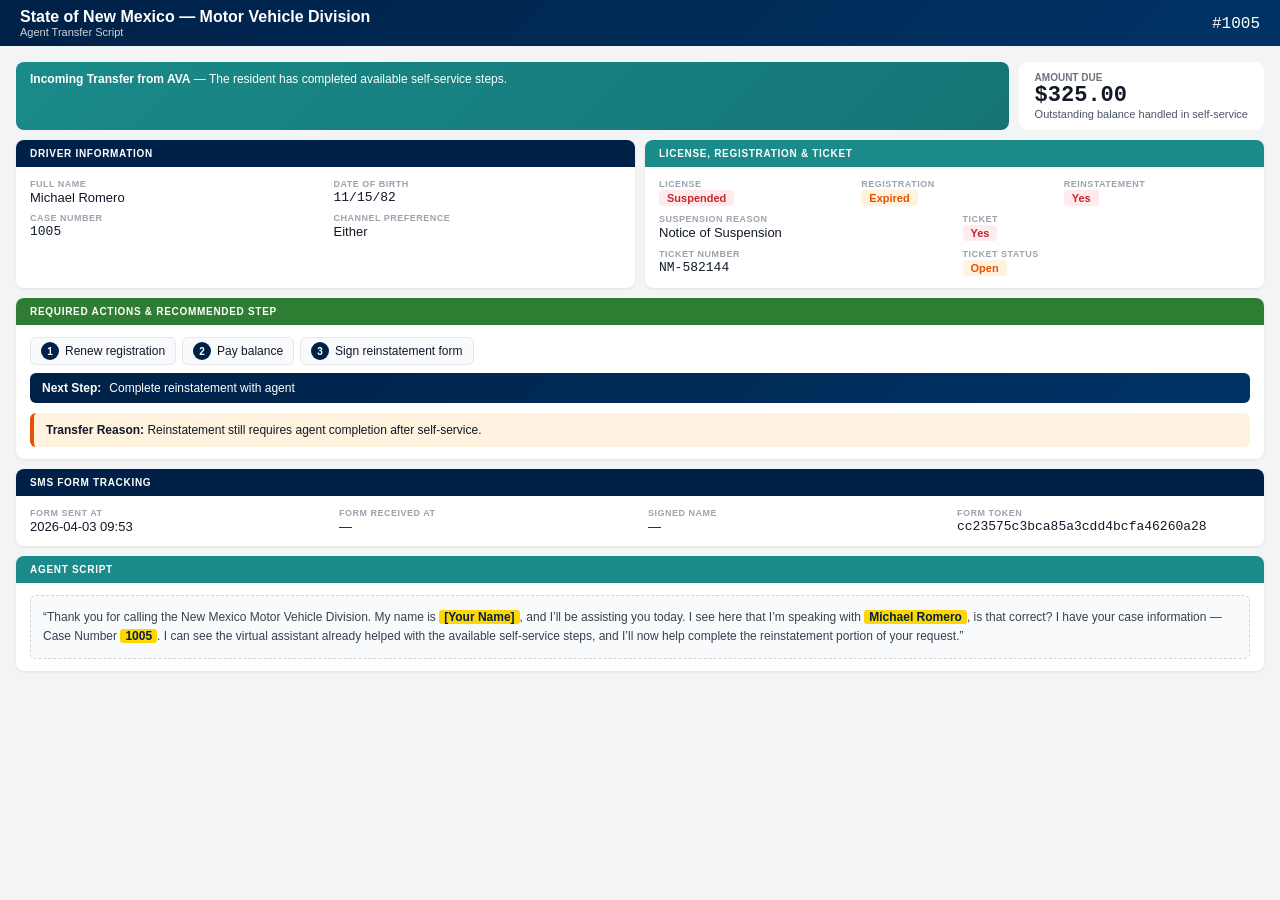
==== web/nm_mvd_demo_scripts_repo/web/nm-mvd/agent-transfer/index.html @ f1d03f27 "Add files via upload" ====
<!DOCTYPE html>
<html lang="en">
<head>
  <meta charset="UTF-8" />
  <meta name="viewport" content="width=device-width, initial-scale=1.0" />
  <title>NM MVD - Agent Transfer</title>
  <link rel="stylesheet" href="../../shared/styles/base.css" />
  <link rel="stylesheet" href="../../shared/styles/theme-nm.css" />
  <link rel="stylesheet" href="./styles.css" />
  <style>
    .top-bar{display:flex;gap:10px;margin-bottom:10px}
    .alert-banner{flex:1;background:linear-gradient(135deg,var(--turquoise) 0%,#157575 100%);color:#fff;border-radius:8px;padding:10px 14px;font-size:12px}
    .balance-card{min-width:240px;border-radius:8px;padding:10px 16px;background:#fff}
    .main-grid{display:grid;grid-template-columns:1fr 1fr;gap:10px}
    .full-width{grid-column:1 / -1}
    .fields{display:grid;grid-template-columns:1fr 1fr;gap:8px 16px}
    .fields.three{grid-template-columns:1fr 1fr 1fr}
    .fields.four{grid-template-columns:1fr 1fr 1fr 1fr}
    .field-label{font-size:9px;font-weight:600;text-transform:uppercase;letter-spacing:.5px;color:#9ca3af;margin-bottom:1px}
    .field-value{font-size:13px;font-weight:500}
    .action-pill{display:flex;align-items:center;gap:6px;background:#f9fafb;border:1px solid #e5e7eb;border-radius:6px;padding:4px 10px;font-size:12px}
    .action-num{background:var(--navy);color:#fff;width:18px;height:18px;border-radius:50%;display:flex;align-items:center;justify-content:center;font-size:10px;font-weight:700}
    .actions-inline{display:flex;flex-wrap:wrap;gap:6px}
    .rec-step{background:linear-gradient(135deg,var(--navy) 0%,var(--navy-light) 100%);color:#fff;border-radius:6px;padding:8px 12px;font-size:12px;display:flex;gap:8px;margin-top:8px}
    .transfer-box{background:#FFF3E0;border-left:4px solid var(--amber);border-radius:6px;padding:10px 12px;margin-top:10px;font-size:12px}
    .script-box{background:#f9fafb;border:1px dashed #d1d5db;border-radius:6px;padding:12px;font-size:12px;line-height:1.6;color:#374151}
    .hl{background:var(--gold);color:var(--navy);padding:0 5px;border-radius:3px;font-weight:600}
  </style>
</head>
<body>
  <div class="header">
    <div><strong>State of New Mexico — Motor Vehicle Division</strong><div style="font-size:11px;opacity:.8">Agent Transfer Script</div></div>
    <div class="header-right"><span id="headerCase" class="mono"></span></div>
  </div>
  <div class="container">
    <div class="top-bar">
      <div class="alert-banner"><strong>Incoming Transfer from AVA</strong> — The resident has completed available self-service steps.</div>
      <div class="balance-card">
        <div style="font-size:10px;font-weight:600;text-transform:uppercase;color:#6b7280">Amount Due</div>
        <div id="balanceAmount" class="mono" style="font-size:22px;font-weight:800">$0.00</div>
        <div id="balanceNote" style="font-size:11px;color:#4b5563"></div>
      </div>
    </div>
    <div class="main-grid">
      <div class="card">
        <div class="card-header" style="background:var(--navy);color:#fff">Driver Information</div>
        <div class="card-body">
          <div class="fields">
            <div><div class="field-label">Full Name</div><div class="field-value" id="fName"></div></div>
            <div><div class="field-label">Date of Birth</div><div class="field-value mono" id="fDob"></div></div>
            <div><div class="field-label">Case Number</div><div class="field-value mono" id="fKey"></div></div>
            <div><div class="field-label">Channel Preference</div><div class="field-value" id="fChannel"></div></div>
          </div>
        </div>
      </div>
      <div class="card">
        <div class="card-header" style="background:var(--turquoise);color:#fff">License, Registration &amp; Ticket</div>
        <div class="card-body">
          <div class="fields three">
            <div><div class="field-label">License</div><div class="field-value"><span class="badge" id="bLic"></span></div></div>
            <div><div class="field-label">Registration</div><div class="field-value"><span class="badge" id="bReg"></span></div></div>
            <div><div class="field-label">Reinstatement</div><div class="field-value"><span class="badge" id="bReinst"></span></div></div>
          </div>
          <div class="fields" style="margin-top:8px">
            <div><div class="field-label">Suspension Reason</div><div class="field-value" id="fSusp"></div></div>
            <div><div class="field-label">Ticket</div><div class="field-value"><span class="badge" id="bTicket"></span></div></div>
            <div><div class="field-label">Ticket Number</div><div class="field-value mono" id="fTicketNum"></div></div>
            <div><div class="field-label">Ticket Status</div><div class="field-value"><span class="badge" id="bTicketStatus"></span></div></div>
          </div>
        </div>
      </div>
      <div class="card full-width">
        <div class="card-header" style="background:var(--green);color:#fff">Required Actions &amp; Recommended Step</div>
        <div class="card-body">
          <div class="actions-inline" id="actionsList"></div>
          <div class="rec-step"><strong>Next Step:</strong> <span id="nextStep"></span></div>
          <div class="transfer-box"><strong>Transfer Reason:</strong> <span id="transferReason"></span></div>
        </div>
      </div>
      <div class="card full-width">
        <div class="card-header" style="background:var(--navy);color:#fff">SMS Form Tracking</div>
        <div class="card-body">
          <div class="fields four">
            <div><div class="field-label">Form Sent At</div><div class="field-value" id="smsSent">—</div></div>
            <div><div class="field-label">Form Received At</div><div class="field-value" id="smsRecv">—</div></div>
            <div><div class="field-label">Signed Name</div><div class="field-value" id="smsSigned">—</div></div>
            <div><div class="field-label">Form Token</div><div class="field-value mono" id="smsToken">—</div></div>
          </div>
        </div>
      </div>
      <div class="card full-width">
        <div class="card-header" style="background:var(--turquoise);color:#fff">Agent Script</div>
        <div class="card-body">
          <div class="script-box">
            “Thank you for calling the New Mexico Motor Vehicle Division. My name is <span class="hl">[Your Name]</span>, and I’ll be assisting you today.
            I see here that I’m speaking with <span class="hl" id="sName"></span>, is that correct?
            I have your case information — Case Number <span class="hl" id="sKey"></span>.
            I can see the virtual assistant already helped with the available self-service steps, and I’ll now help complete the reinstatement portion of your request.”
          </div>
        </div>
      </div>
    </div>
  </div>
  <script src="./config.sample.js"></script>
  <script src="./app.js"></script>
</body>
</html>
---- web/nm_mvd_demo_scripts_repo/web/shared/styles/base.css ----
*,:before,:after{box-sizing:border-box}
body{margin:0;font-family:'Segoe UI',-apple-system,BlinkMacSystemFont,sans-serif;background:#f3f4f6;color:#111827}
.container{padding:16px}
.card{background:#fff;border-radius:8px;box-shadow:0 1px 3px rgba(0,0,0,.08);overflow:hidden}
.card-header{padding:8px 14px;font-size:10px;font-weight:700;text-transform:uppercase;letter-spacing:.7px}
.card-body{padding:12px 14px}
.mono{font-family:'Courier New',monospace}
---- web/nm_mvd_demo_scripts_repo/web/shared/styles/theme-nm.css ----
:root{
  --navy:#002147;
  --navy-light:#003366;
  --gold:#FFD700;
  --turquoise:#1A8A8A;
  --red:#C62828;
  --red-light:#FFEBEE;
  --green:#2E7D32;
  --green-light:#E8F5E9;
  --amber:#E65100;
  --amber-light:#FFF3E0;
  --gray-100:#F3F4F6;
  --gray-400:#9CA3AF;
  --gray-600:#4B5563;
  --white:#FFFFFF;
}
---- web/nm_mvd_demo_scripts_repo/web/nm-mvd/agent-transfer/styles.css ----
.header{background:linear-gradient(135deg,var(--navy) 0%,var(--navy-light) 100%);color:#fff;padding:8px 20px;display:flex;gap:12px;align-items:center}
.header-right{margin-left:auto}
.badge{display:inline-block;font-size:11px;font-weight:600;padding:2px 8px;border-radius:4px}
.badge-valid{background:var(--green-light);color:var(--green)}
.badge-suspended{background:var(--red-light);color:var(--red)}
.badge-expired,.badge-open{background:var(--amber-light);color:var(--amber)}
.badge-closed{background:var(--green-light);color:var(--green)}
.badge-none{background:#f3f4f6;color:#6b7280}
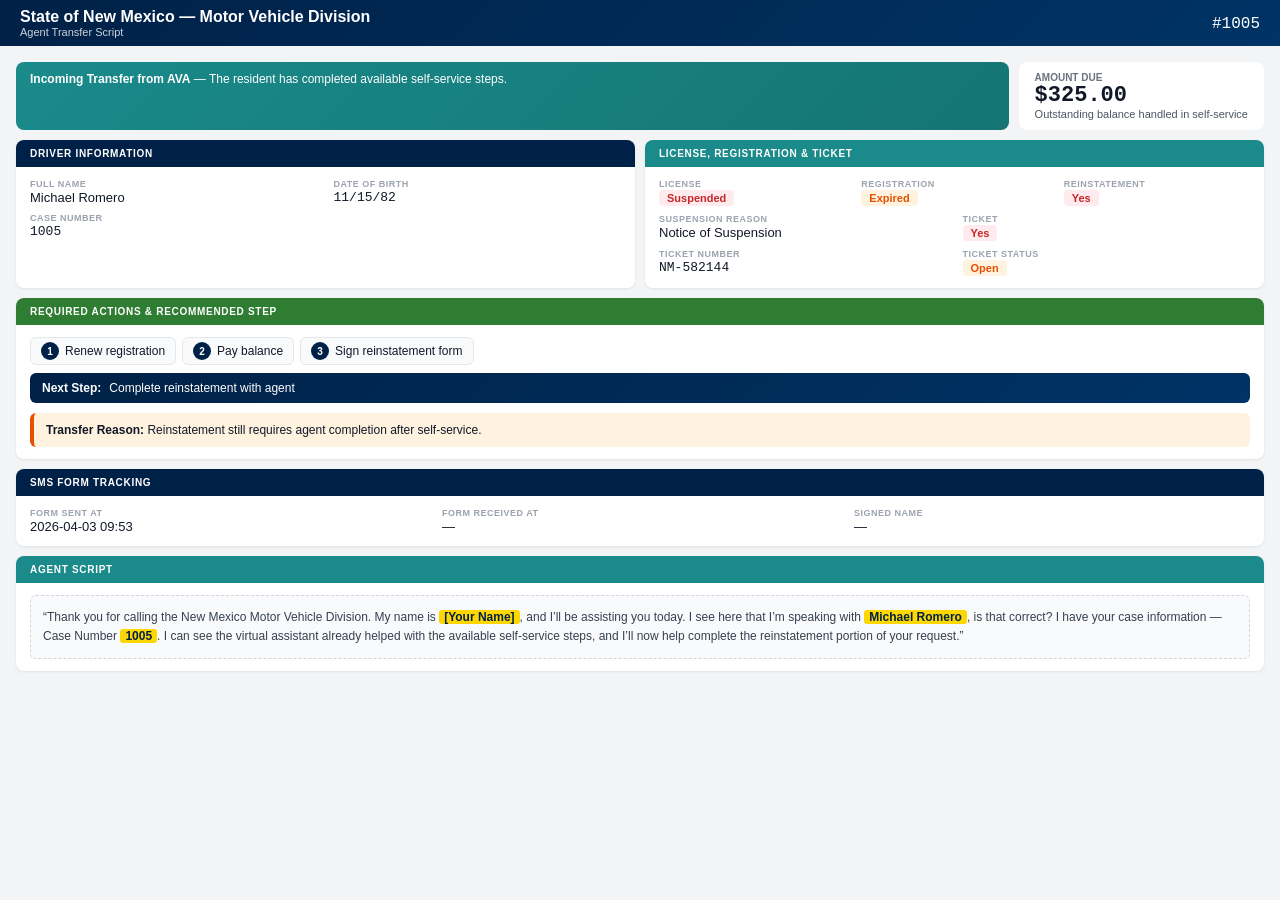
==== commit d54f5426: "Refactor index.html for agent transfer script" ====
--- a/web/nm_mvd_demo_scripts_repo/web/nm-mvd/agent-transfer/index.html
+++ b/web/nm_mvd_demo_scripts_repo/web/nm-mvd/agent-transfer/index.html
@@ -1,107 +1,184 @@
 <!DOCTYPE html>
 <html lang="en">
 <head>
-  <meta charset="UTF-8" />
-  <meta name="viewport" content="width=device-width, initial-scale=1.0" />
-  <title>NM MVD - Agent Transfer</title>
-  <link rel="stylesheet" href="../../shared/styles/base.css" />
-  <link rel="stylesheet" href="../../shared/styles/theme-nm.css" />
-  <link rel="stylesheet" href="./styles.css" />
-  <style>
-    .top-bar{display:flex;gap:10px;margin-bottom:10px}
-    .alert-banner{flex:1;background:linear-gradient(135deg,var(--turquoise) 0%,#157575 100%);color:#fff;border-radius:8px;padding:10px 14px;font-size:12px}
-    .balance-card{min-width:240px;border-radius:8px;padding:10px 16px;background:#fff}
-    .main-grid{display:grid;grid-template-columns:1fr 1fr;gap:10px}
-    .full-width{grid-column:1 / -1}
-    .fields{display:grid;grid-template-columns:1fr 1fr;gap:8px 16px}
-    .fields.three{grid-template-columns:1fr 1fr 1fr}
-    .fields.four{grid-template-columns:1fr 1fr 1fr 1fr}
-    .field-label{font-size:9px;font-weight:600;text-transform:uppercase;letter-spacing:.5px;color:#9ca3af;margin-bottom:1px}
-    .field-value{font-size:13px;font-weight:500}
-    .action-pill{display:flex;align-items:center;gap:6px;background:#f9fafb;border:1px solid #e5e7eb;border-radius:6px;padding:4px 10px;font-size:12px}
-    .action-num{background:var(--navy);color:#fff;width:18px;height:18px;border-radius:50%;display:flex;align-items:center;justify-content:center;font-size:10px;font-weight:700}
-    .actions-inline{display:flex;flex-wrap:wrap;gap:6px}
-    .rec-step{background:linear-gradient(135deg,var(--navy) 0%,var(--navy-light) 100%);color:#fff;border-radius:6px;padding:8px 12px;font-size:12px;display:flex;gap:8px;margin-top:8px}
-    .transfer-box{background:#FFF3E0;border-left:4px solid var(--amber);border-radius:6px;padding:10px 12px;margin-top:10px;font-size:12px}
-    .script-box{background:#f9fafb;border:1px dashed #d1d5db;border-radius:6px;padding:12px;font-size:12px;line-height:1.6;color:#374151}
-    .hl{background:var(--gold);color:var(--navy);padding:0 5px;border-radius:3px;font-weight:600}
-  </style>
+<meta charset="UTF-8">
+<meta name="viewport" content="width=device-width, initial-scale=1.0">
+<title>NM MVD - Agent Transfer Script</title>
+
+<link rel="stylesheet" href="../../shared/styles/base.css">
+<link rel="stylesheet" href="../../shared/styles/theme-nm.css">
+<link rel="stylesheet" href="./styles.css">
+
+<style>
+.top-bar{display:flex;gap:10px;margin-bottom:10px}
+.alert-banner{flex:1;background:linear-gradient(135deg,var(--turquoise) 0%,#157575 100%);color:#fff;border-radius:8px;padding:10px 14px;font-size:12px}
+.balance-card{min-width:240px;border-radius:8px;padding:10px 16px;background:#fff}
+.main-grid{display:grid;grid-template-columns:1fr 1fr;gap:10px}
+.full-width{grid-column:1 / -1}
+.fields{display:grid;grid-template-columns:1fr 1fr;gap:8px 16px}
+.fields.three{grid-template-columns:1fr 1fr 1fr}
+.field-label{font-size:9px;font-weight:600;text-transform:uppercase;letter-spacing:.5px;color:#9ca3af;margin-bottom:1px}
+.field-value{font-size:13px;font-weight:500}
+.action-pill{display:flex;align-items:center;gap:6px;background:#f9fafb;border:1px solid #e5e7eb;border-radius:6px;padding:4px 10px;font-size:12px}
+.action-num{background:var(--navy);color:#fff;width:18px;height:18px;border-radius:50%;display:flex;align-items:center;justify-content:center;font-size:10px;font-weight:700}
+.actions-inline{display:flex;flex-wrap:wrap;gap:6px}
+.rec-step{background:linear-gradient(135deg,var(--navy) 0%,var(--navy-light) 100%);color:#fff;border-radius:6px;padding:8px 12px;font-size:12px;display:flex;gap:8px;margin-top:8px}
+.transfer-box{background:#FFF3E0;border-left:4px solid var(--amber);border-radius:6px;padding:10px 12px;margin-top:10px;font-size:12px}
+.script-box{background:#f9fafb;border:1px dashed #d1d5db;border-radius:6px;padding:12px;font-size:12px;line-height:1.6;color:#374151}
+.hl{background:var(--gold);color:var(--navy);padding:0 5px;border-radius:3px;font-weight:600}
+</style>
 </head>
+
 <body>
-  <div class="header">
-    <div><strong>State of New Mexico — Motor Vehicle Division</strong><div style="font-size:11px;opacity:.8">Agent Transfer Script</div></div>
-    <div class="header-right"><span id="headerCase" class="mono"></span></div>
+
+<div class="header">
+  <div>
+    <strong>State of New Mexico — Motor Vehicle Division</strong>
+    <div style="font-size:11px;opacity:.8">Agent Transfer Script</div>
   </div>
-  <div class="container">
-    <div class="top-bar">
-      <div class="alert-banner"><strong>Incoming Transfer from AVA</strong> — The resident has completed available self-service steps.</div>
-      <div class="balance-card">
-        <div style="font-size:10px;font-weight:600;text-transform:uppercase;color:#6b7280">Amount Due</div>
-        <div id="balanceAmount" class="mono" style="font-size:22px;font-weight:800">$0.00</div>
-        <div id="balanceNote" style="font-size:11px;color:#4b5563"></div>
-      </div>
+  <div class="header-right">
+    <span id="headerCase" class="mono"></span>
+  </div>
+</div>
+
+<div class="container">
+
+  <div class="top-bar">
+    <div class="alert-banner">
+      <strong>Incoming Transfer from AVA</strong> — The resident has completed available self-service steps.
     </div>
-    <div class="main-grid">
-      <div class="card">
-        <div class="card-header" style="background:var(--navy);color:#fff">Driver Information</div>
-        <div class="card-body">
-          <div class="fields">
-            <div><div class="field-label">Full Name</div><div class="field-value" id="fName"></div></div>
-            <div><div class="field-label">Date of Birth</div><div class="field-value mono" id="fDob"></div></div>
-            <div><div class="field-label">Case Number</div><div class="field-value mono" id="fKey"></div></div>
-            <div><div class="field-label">Channel Preference</div><div class="field-value" id="fChannel"></div></div>
+
+    <div class="balance-card">
+      <div style="font-size:10px;font-weight:600;text-transform:uppercase;color:#6b7280">Amount Due</div>
+      <div id="balanceAmount" class="mono" style="font-size:22px;font-weight:800">$0.00</div>
+      <div id="balanceNote" style="font-size:11px;color:#4b5563"></div>
+    </div>
+  </div>
+
+  <div class="main-grid">
+
+    <!-- DRIVER INFO -->
+    <div class="card">
+      <div class="card-header" style="background:var(--navy);color:#fff">Driver Information</div>
+      <div class="card-body">
+        <div class="fields">
+          <div>
+            <div class="field-label">Full Name</div>
+            <div class="field-value" id="fName"></div>
           </div>
-        </div>
-      </div>
-      <div class="card">
-        <div class="card-header" style="background:var(--turquoise);color:#fff">License, Registration &amp; Ticket</div>
-        <div class="card-body">
-          <div class="fields three">
-            <div><div class="field-label">License</div><div class="field-value"><span class="badge" id="bLic"></span></div></div>
-            <div><div class="field-label">Registration</div><div class="field-value"><span class="badge" id="bReg"></span></div></div>
-            <div><div class="field-label">Reinstatement</div><div class="field-value"><span class="badge" id="bReinst"></span></div></div>
+          <div>
+            <div class="field-label">Date of Birth</div>
+            <div class="field-value mono" id="fDob"></div>
           </div>
-          <div class="fields" style="margin-top:8px">
-            <div><div class="field-label">Suspension Reason</div><div class="field-value" id="fSusp"></div></div>
-            <div><div class="field-label">Ticket</div><div class="field-value"><span class="badge" id="bTicket"></span></div></div>
-            <div><div class="field-label">Ticket Number</div><div class="field-value mono" id="fTicketNum"></div></div>
-            <div><div class="field-label">Ticket Status</div><div class="field-value"><span class="badge" id="bTicketStatus"></span></div></div>
-          </div>
-        </div>
-      </div>
-      <div class="card full-width">
-        <div class="card-header" style="background:var(--green);color:#fff">Required Actions &amp; Recommended Step</div>
-        <div class="card-body">
-          <div class="actions-inline" id="actionsList"></div>
-          <div class="rec-step"><strong>Next Step:</strong> <span id="nextStep"></span></div>
-          <div class="transfer-box"><strong>Transfer Reason:</strong> <span id="transferReason"></span></div>
-        </div>
-      </div>
-      <div class="card full-width">
-        <div class="card-header" style="background:var(--navy);color:#fff">SMS Form Tracking</div>
-        <div class="card-body">
-          <div class="fields four">
-            <div><div class="field-label">Form Sent At</div><div class="field-value" id="smsSent">—</div></div>
-            <div><div class="field-label">Form Received At</div><div class="field-value" id="smsRecv">—</div></div>
-            <div><div class="field-label">Signed Name</div><div class="field-value" id="smsSigned">—</div></div>
-            <div><div class="field-label">Form Token</div><div class="field-value mono" id="smsToken">—</div></div>
-          </div>
-        </div>
-      </div>
-      <div class="card full-width">
-        <div class="card-header" style="background:var(--turquoise);color:#fff">Agent Script</div>
-        <div class="card-body">
-          <div class="script-box">
-            “Thank you for calling the New Mexico Motor Vehicle Division. My name is <span class="hl">[Your Name]</span>, and I’ll be assisting you today.
-            I see here that I’m speaking with <span class="hl" id="sName"></span>, is that correct?
-            I have your case information — Case Number <span class="hl" id="sKey"></span>.
-            I can see the virtual assistant already helped with the available self-service steps, and I’ll now help complete the reinstatement portion of your request.”
+          <div>
+            <div class="field-label">Case Number</div>
+            <div class="field-value mono" id="fKey"></div>
           </div>
         </div>
       </div>
     </div>
+
+    <!-- STATUS -->
+    <div class="card">
+      <div class="card-header" style="background:var(--turquoise);color:#fff">License, Registration & Ticket</div>
+      <div class="card-body">
+
+        <div class="fields three">
+          <div>
+            <div class="field-label">License</div>
+            <div class="field-value"><span class="badge" id="bLic"></span></div>
+          </div>
+          <div>
+            <div class="field-label">Registration</div>
+            <div class="field-value"><span class="badge" id="bReg"></span></div>
+          </div>
+          <div>
+            <div class="field-label">Reinstatement</div>
+            <div class="field-value"><span class="badge" id="bReinst"></span></div>
+          </div>
+        </div>
+
+        <div class="fields" style="margin-top:8px">
+          <div>
+            <div class="field-label">Suspension Reason</div>
+            <div class="field-value" id="fSusp"></div>
+          </div>
+          <div>
+            <div class="field-label">Ticket</div>
+            <div class="field-value"><span class="badge" id="bTicket"></span></div>
+          </div>
+          <div>
+            <div class="field-label">Ticket Number</div>
+            <div class="field-value mono" id="fTicketNum"></div>
+          </div>
+          <div>
+            <div class="field-label">Ticket Status</div>
+            <div class="field-value"><span class="badge" id="bTicketStatus"></span></div>
+          </div>
+        </div>
+
+      </div>
+    </div>
+
+    <!-- ACTIONS -->
+    <div class="card full-width">
+      <div class="card-header" style="background:var(--green);color:#fff">Required Actions & Recommended Step</div>
+      <div class="card-body">
+
+        <div class="actions-inline" id="actionsList"></div>
+
+        <div class="rec-step">
+          <strong>Next Step:</strong> <span id="nextStep"></span>
+        </div>
+
+        <div class="transfer-box">
+          <strong>Transfer Reason:</strong> <span id="transferReason"></span>
+        </div>
+
+      </div>
+    </div>
+
+    <!-- SMS -->
+    <div class="card full-width">
+      <div class="card-header" style="background:var(--navy);color:#fff">SMS Form Tracking</div>
+      <div class="card-body">
+
+        <div class="fields three">
+          <div>
+            <div class="field-label">Form Sent At</div>
+            <div class="field-value" id="smsSent">—</div>
+          </div>
+          <div>
+            <div class="field-label">Form Received At</div>
+            <div class="field-value" id="smsRecv">—</div>
+          </div>
+          <div>
+            <div class="field-label">Signed Name</div>
+            <div class="field-value" id="smsSigned">—</div>
+          </div>
+        </div>
+
+      </div>
+    </div>
+
+    <!-- SCRIPT -->
+    <div class="card full-width">
+      <div class="card-header" style="background:var(--turquoise);color:#fff">Agent Script</div>
+      <div class="card-body">
+        <div class="script-box">
+          “Thank you for calling the New Mexico Motor Vehicle Division. My name is <span class="hl">[Your Name]</span>, and I’ll be assisting you today.
+          I see here that I’m speaking with <span class="hl" id="sName"></span>, is that correct?
+          I have your case information — Case Number <span class="hl" id="sKey"></span>.
+          I can see the virtual assistant already helped with the available self-service steps, and I’ll now help complete the reinstatement portion of your request.”
+        </div>
+      </div>
+    </div>
+
   </div>
-  <script src="./config.sample.js"></script>
-  <script src="./app.js"></script>
+</div>
+
+<script src="./config.sample.js"></script>
+<script src="./app.js"></script>
+
 </body>
 </html>
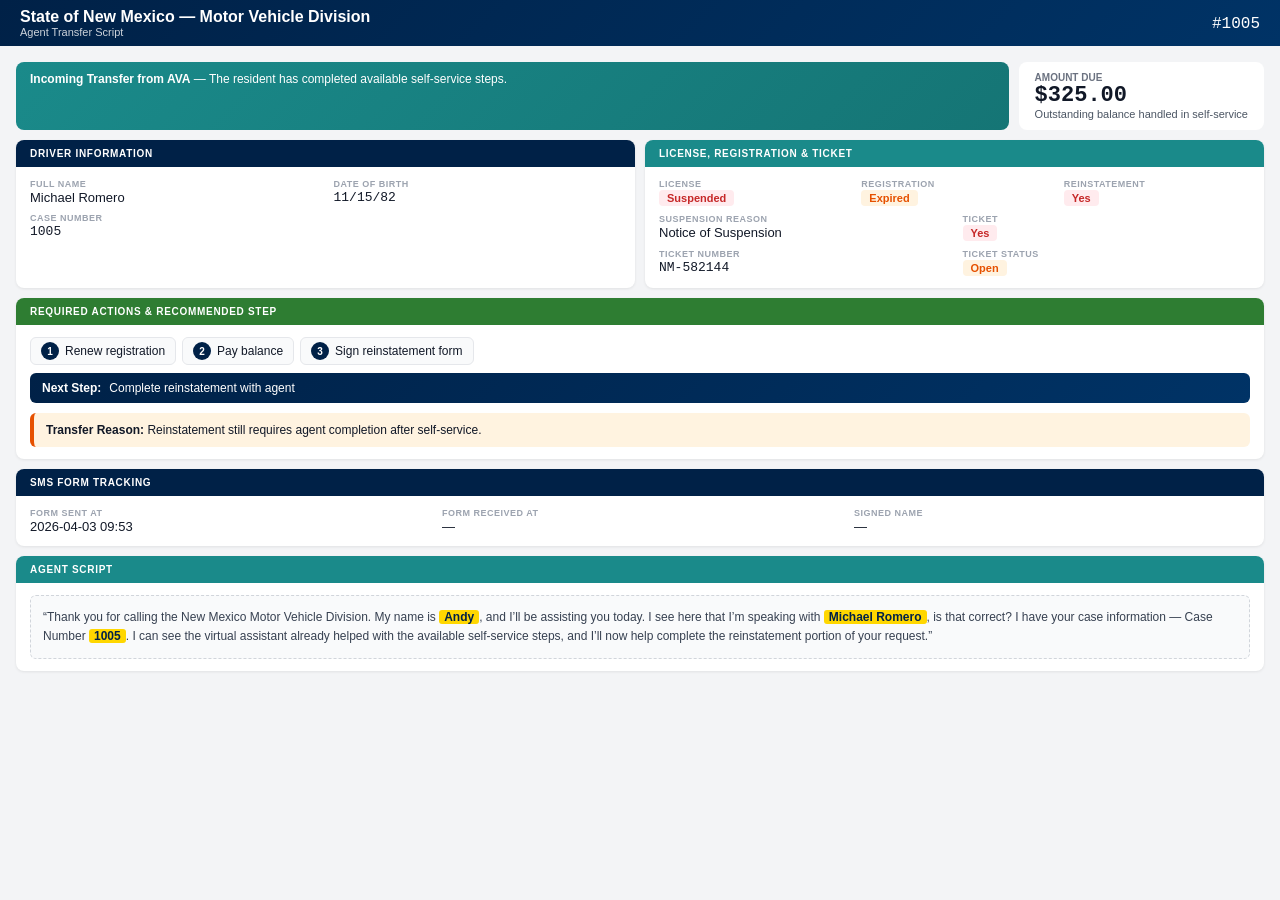
==== commit e81c9c6d: "Update index.html" ====
--- a/web/nm_mvd_demo_scripts_repo/web/nm-mvd/agent-transfer/index.html
+++ b/web/nm_mvd_demo_scripts_repo/web/nm-mvd/agent-transfer/index.html
@@ -48,7 +48,7 @@
       <strong>Incoming Transfer from AVA</strong> — The resident has completed available self-service steps.
     </div>
 
-    <div class="balance-card">
+    <div class="balance-card" id="balanceCard">
       <div style="font-size:10px;font-weight:600;text-transform:uppercase;color:#6b7280">Amount Due</div>
       <div id="balanceAmount" class="mono" style="font-size:22px;font-weight:800">$0.00</div>
       <div id="balanceNote" style="font-size:11px;color:#4b5563"></div>
@@ -166,7 +166,7 @@
       <div class="card-header" style="background:var(--turquoise);color:#fff">Agent Script</div>
       <div class="card-body">
         <div class="script-box">
-          “Thank you for calling the New Mexico Motor Vehicle Division. My name is <span class="hl">[Your Name]</span>, and I’ll be assisting you today.
+          “Thank you for calling the New Mexico Motor Vehicle Division. My name is <span class="hl">Andy</span>, and I’ll be assisting you today.
           I see here that I’m speaking with <span class="hl" id="sName"></span>, is that correct?
           I have your case information — Case Number <span class="hl" id="sKey"></span>.
           I can see the virtual assistant already helped with the available self-service steps, and I’ll now help complete the reinstatement portion of your request.”
